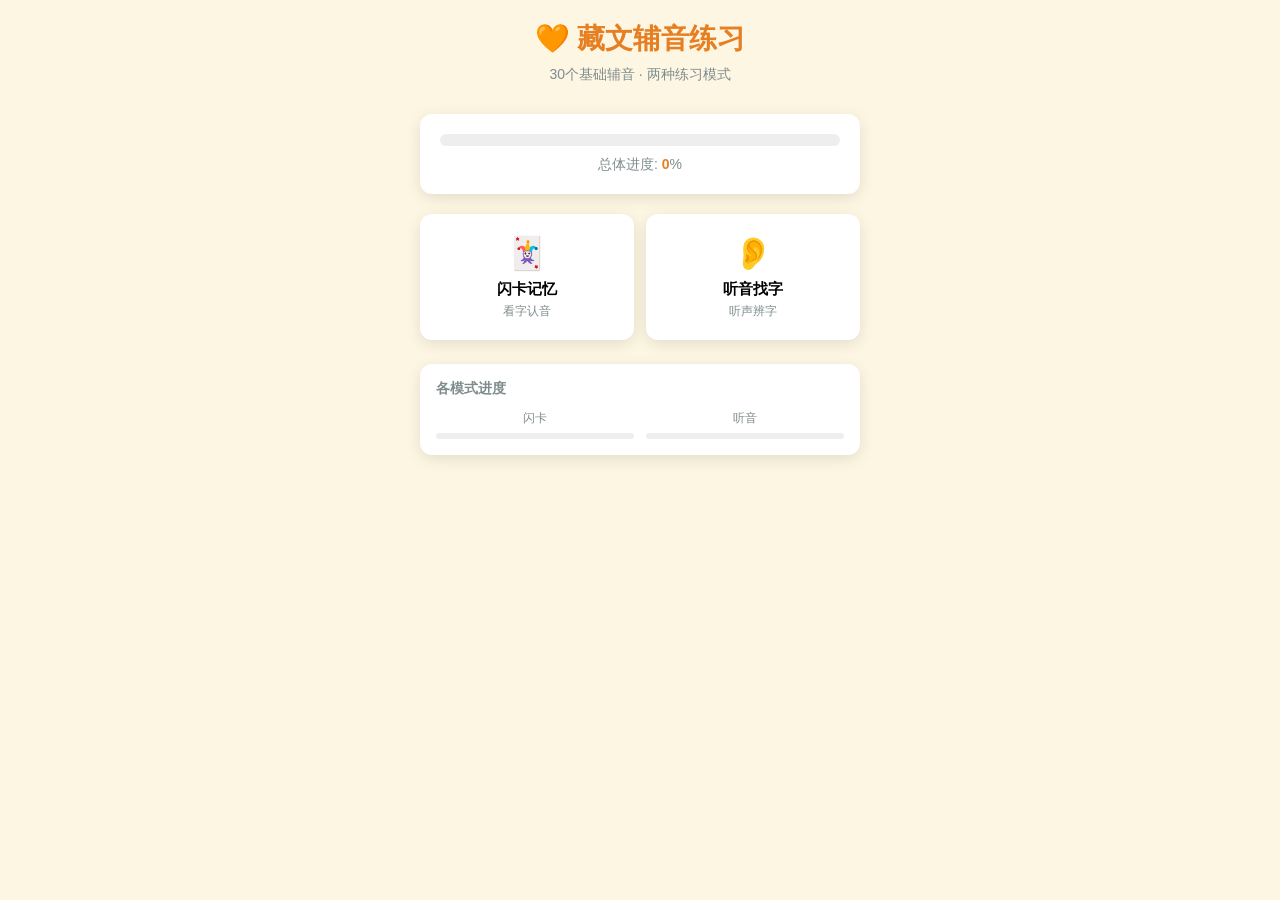
==== index.html @ b54cab42 "create" ====
<!DOCTYPE html>
<html lang="zh-CN">
<head>
  <meta charset="UTF-8">
  <meta name="viewport" content="width=device-width, initial-scale=1.0">
  <title>藏文辅音练习</title>
  <link rel="stylesheet" href="style.css">
</head>
<body>
  <div id="app">
    <!-- 首页 -->
    <div id="home" class="screen active">
      <header>
        <h1>🧡 藏文辅音练习</h1>
        <p class="subtitle">30个基础辅音 · 两种练习模式</p>
      </header>
      
      <div class="progress-overview">
        <div class="progress-bar">
          <div class="progress-fill" id="total-progress"></div>
        </div>
        <p class="progress-text">总体进度: <span id="total-percent">0</span>%</p>
      </div>

      <div class="mode-grid">
        <button class="mode-card" onclick="showScreen('flashcard')">
          <span class="icon">🃏</span>
          <span class="title">闪卡记忆</span>
          <span class="desc">看字认音</span>
        </button>
        <button class="mode-card" onclick="showScreen('listen')">
          <span class="icon">👂</span>
          <span class="title">听音找字</span>
          <span class="desc">听声辨字</span>
        </button>
      </div>

      <div class="stats-section">
        <h3>各模式进度</h3>
        <div class="stats-grid">
          <div class="stat-item">
            <span class="stat-label">闪卡</span>
            <div class="mini-bar"><div class="fill" id="flashcard-stat"></div></div>
          </div>
          <div class="stat-item">
            <span class="stat-label">听音</span>
            <div class="mini-bar"><div class="fill" id="listen-stat"></div></div>
          </div>
        </div>
      </div>
    </div>

    <!-- 闪卡页面 -->
    <div id="flashcard" class="screen">
      <nav>
        <button class="back-btn" onclick="showScreen('home')">← 返回</button>
        <h2>闪卡记忆</h2>
        <div class="nav-right"></div>
      </nav>
      
      <div class="flashcard-container">
        <div class="flashcard" id="current-card" onclick="playAudio()">
          <div class="tibetan-char large" id="card-char">ཀ</div>
        </div>
      </div>

      <div class="flashcard-controls">
        <button onclick="prevCard()">◀ 上一张</button>
        <span class="card-counter"><span id="card-index">1</span> / 30</span>
        <button onclick="nextCard()">下一张 ▶</button>
      </div>
    </div>

    <!-- 听音找字 -->
    <div id="listen" class="screen">
      <nav>
        <button class="back-btn" onclick="showScreen('home')">← 返回</button>
        <h2>听音找字</h2>
      </nav>
      
      <div class="listen-header">
        <span class="listen-progress">第 <span id="listen-num">1</span> / 10 题</span>
        <span class="listen-score">正确: <span id="listen-correct">0</span></span>
      </div>

      <div class="listen-game">
        <button class="play-sound-btn" onclick="playQuizAudio()">
          🔊 点击播放发音
        </button>

        <div class="listen-options" id="listen-options">
          <!-- 4个选项 -->
        </div>
      </div>
    </div>
  </div>

  <audio id="audio-player" style="display:none;"></audio>
  <script src="app.js"></script>
</body>
</html>
---- style.css ----
/* ===== 基础变量 ===== */
:root {
  --primary: #e67e22;
  --primary-light: #f39c12;
  --secondary: #3498db;
  --success: #27ae60;
  --bg: #fdf6e3;
  --card-bg: #fff;
  --text: #2c3e50;
  --text-light: #7f8c8d;
  --shadow: 0 4px 15px rgba(0,0,0,0.1);
  --radius: 12px;
}

/* ===== 重置 ===== */
* { box-sizing: border-box; margin: 0; padding: 0; }
body { font-family: -apple-system, BlinkMacSystemFont, 'Segoe UI', sans-serif; background: var(--bg); color: var(--text); min-height: 100vh; }
button { border: none; background: none; cursor: pointer; font-family: inherit; }

/* ===== 布局 ===== */
#app { max-width: 480px; margin: 0 auto; padding: 20px; min-height: 100vh; }

.screen { display: none; }
.screen.active { display: block; animation: fadeIn 0.3s ease; }
@keyframes fadeIn { from { opacity: 0; transform: translateY(10px); } to { opacity: 1; transform: translateY(0); } }

/* ===== 首页 ===== */
#home header { text-align: center; margin-bottom: 30px; }
#home h1 { font-size: 28px; color: var(--primary); margin-bottom: 8px; }
.subtitle { color: var(--text-light); font-size: 14px; }

/* 进度条 */
.progress-overview { background: var(--card-bg); padding: 20px; border-radius: var(--radius); margin-bottom: 20px; box-shadow: var(--shadow); }
.progress-bar { height: 12px; background: #eee; border-radius: 6px; overflow: hidden; }
.progress-fill { height: 100%; background: linear-gradient(90deg, var(--primary), var(--primary-light)); width: 0%; transition: width 0.5s ease; border-radius: 6px; }
.progress-text { text-align: center; margin-top: 10px; font-size: 14px; color: var(--text-light); }
.progress-text span { color: var(--primary); font-weight: bold; }

/* 模式选择 */
.mode-grid { display: grid; grid-template-columns: 1fr 1fr; gap: 12px; margin-bottom: 24px; }
.mode-card { background: var(--card-bg); padding: 20px; border-radius: var(--radius); text-align: center; box-shadow: var(--shadow); transition: transform 0.2s, box-shadow 0.2s; }
.mode-card:hover { transform: translateY(-3px); box-shadow: 0 6px 20px rgba(0,0,0,0.15); }
.mode-card .icon { font-size: 32px; display: block; margin-bottom: 8px; }
.mode-card .title { display: block; font-weight: 600; font-size: 15px; margin-bottom: 4px; }
.mode-card .desc { font-size: 12px; color: var(--text-light); }

/* 统计 */
.stats-section { background: var(--card-bg); padding: 16px; border-radius: var(--radius); box-shadow: var(--shadow); }
.stats-section h3 { font-size: 14px; margin-bottom: 12px; color: var(--text-light); }
.stats-grid { display: flex; justify-content: space-between; gap: 12px; }
.stat-item { flex: 1; text-align: center; }
.stat-label { font-size: 12px; color: var(--text-light); display: block; margin-bottom: 6px; }
.mini-bar { height: 6px; background: #eee; border-radius: 3px; overflow: hidden; }
.mini-bar .fill { height: 100%; background: var(--primary); width: 0%; transition: width 0.3s; border-radius: 3px; }

/* ===== 导航栏 ===== */
nav { display: flex; align-items: center; justify-content: space-between; padding: 12px 0; margin-bottom: 20px; }
.back-btn { color: var(--secondary); font-size: 14px; }
nav h2 { font-size: 18px; }

/* ===== 闪卡 ===== */
.flashcard-container { 
  display: flex; 
  justify-content: center; 
  align-items: center;
  margin-bottom: 24px; 
  min-height: 200px;
}
.flashcard { 
  width: 220px; 
  height: 280px; 
  perspective: 1000px; 
  cursor: pointer;
  display: flex;
  align-items: center;
  justify-content: center;
  background: var(--card-bg);
  border-radius: var(--radius);
  box-shadow: var(--shadow);
}
.card-front, .card-back { position: absolute; width: 100%; height: 100%; backface-visibility: hidden; border-radius: var(--radius); display: flex; flex-direction: column; align-items: center; justify-content: center; box-shadow: var(--shadow); transition: transform 0.6s; background: var(--card-bg); }
.card-back { transform: rotateY(180deg); background: linear-gradient(135deg, var(--primary), var(--primary-light)); color: white; }
.flashcard.flipped .card-front { transform: rotateY(180deg); }
.flashcard.flipped .card-back { transform: rotateY(0deg); }

.tibetan-char { font-size: 80px; line-height: 1; }
.card-front .hint { font-size: 12px; color: var(--text-light); margin-top: 20px; }
.wylie-text { font-size: 36px; font-weight: bold; margin-bottom: 8px; }
.chinese-name { font-size: 24px; opacity: 0.9; margin-bottom: 16px; }
.audio-btn { background: rgba(255,255,255,0.25); padding: 10px 20px; border-radius: 20px; color: white; font-size: 14px; transition: background 0.2s; }
.audio-btn:hover { background: rgba(255,255,255,0.4); }

.flashcard-controls { display: flex; justify-content: space-between; align-items: center; }
.flashcard-controls button { color: var(--secondary); font-size: 14px; }
.card-counter { color: var(--text-light); }

/* ===== 选择题 ===== */
.quiz-header, .listen-header { display: flex; justify-content: space-between; margin-bottom: 20px; font-size: 14px; color: var(--text-light); }
.quiz-header span span, .listen-header span span { color: var(--primary); font-weight: bold; }

.quiz-question { text-align: center; margin-bottom: 24px; }
.question-label { font-size: 14px; color: var(--text-light); margin-bottom: 16px; }
.tibetan-char.large { font-size: 72px; }

.quiz-options { display: grid; grid-template-columns: 1fr 1fr; gap: 12px; }
.quiz-option { background: var(--card-bg); padding: 16px; border-radius: var(--radius); text-align: center; font-size: 16px; box-shadow: var(--shadow); transition: all 0.2s; border: 2px solid transparent; }
.quiz-option:hover { border-color: var(--secondary); }
.quiz-option.correct { background: var(--success); color: white; }
.quiz-option.wrong { background: #e74c3c; color: white; }
.quiz-option.disabled { opacity: 0.6; pointer-events: none; }

/* ===== 连连看 ===== */
.match-status { text-align: center; margin-bottom: 16px; color: var(--text-light); font-size: 14px; }
.match-board { display: flex; gap: 16px; margin-bottom: 20px; }
.match-column { flex: 1; display: flex; flex-direction: column; gap: 8px; }
.match-item { background: var(--card-bg); padding: 12px; border-radius: 8px; text-align: center; box-shadow: var(--shadow); cursor: pointer; transition: all 0.2s; border: 2px solid transparent; }
.match-item:hover { border-color: var(--secondary); }
.match-item.selected { border-color: var(--primary); background: #fef3e2; }
.match-item.matched { opacity: 0.4; pointer-events: none; background: var(--success); color: white; }
.match-item .tib { font-size: 24px; }
.match-item .roma { font-size: 14px; }
.restart-btn { width: 100%; background: var(--secondary); color: white; padding: 12px; border-radius: var(--radius); font-size: 14px; }
.match-score { font-size: 14px; color: var(--primary); }

/* ===== 听音找字 ===== */
.listen-game { text-align: center; }
.play-sound-btn { background: var(--primary); color: white; padding: 20px 40px; border-radius: 30px; font-size: 18px; margin-bottom: 30px; transition: transform 0.2s; }
.play-sound-btn:hover { transform: scale(1.05); }
.play-sound-btn:active { transform: scale(0.95); }

.listen-options { display: grid; grid-template-columns: 1fr 1fr; gap: 12px; }
.listen-option { background: var(--card-bg); padding: 16px; border-radius: var(--radius); text-align: center; font-size: 28px; box-shadow: var(--shadow); transition: all 0.2s; border: 2px solid transparent; }
.listen-option:hover { border-color: var(--secondary); }
.listen-option.correct { background: var(--success); color: white; }
.listen-option.wrong { background: #e74c3c; color: white; }
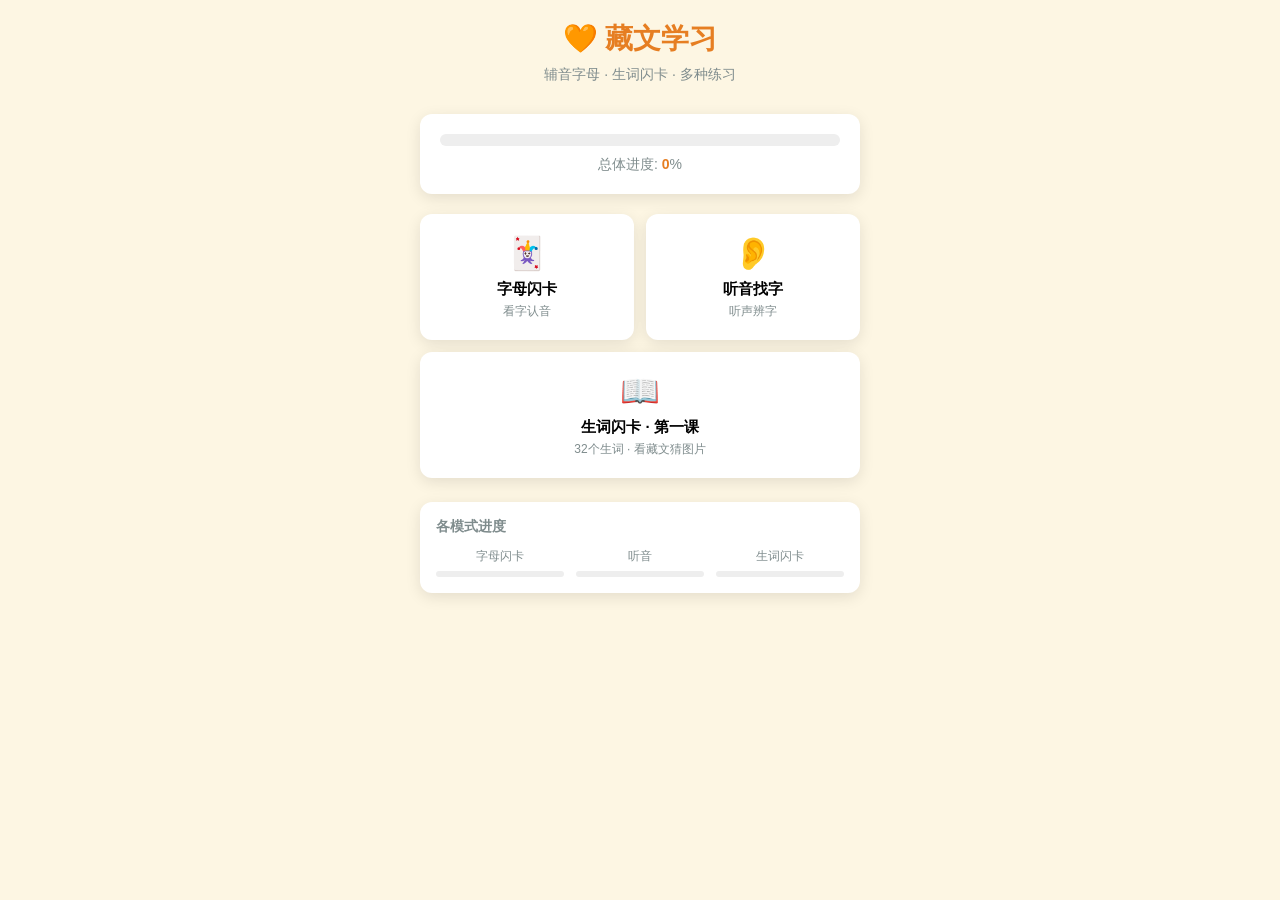
==== commit 19d816cb: "feat: add vocabulary flashcards for lesson 1 - 32 vocabulary words with images, Chinese/English defi" ====
--- a/index.html
+++ b/index.html
@@ -11,8 +11,8 @@
     <!-- 首页 -->
     <div id="home" class="screen active">
       <header>
-        <h1>🧡 藏文辅音练习</h1>
-        <p class="subtitle">30个基础辅音 · 两种练习模式</p>
+        <h1>🧡 藏文学习</h1>
+        <p class="subtitle">辅音字母 · 生词闪卡 · 多种练习</p>
       </header>
       
       <div class="progress-overview">
@@ -25,7 +25,7 @@
       <div class="mode-grid">
         <button class="mode-card" onclick="showScreen('flashcard')">
           <span class="icon">🃏</span>
-          <span class="title">闪卡记忆</span>
+          <span class="title">字母闪卡</span>
           <span class="desc">看字认音</span>
         </button>
         <button class="mode-card" onclick="showScreen('listen')">
@@ -33,18 +33,27 @@
           <span class="title">听音找字</span>
           <span class="desc">听声辨字</span>
         </button>
+        <button class="mode-card" onclick="showScreen('vocab')" style="grid-column: span 2;">
+          <span class="icon">📖</span>
+          <span class="title">生词闪卡 · 第一课</span>
+          <span class="desc">32个生词 · 看藏文猜图片</span>
+        </button>
       </div>
 
       <div class="stats-section">
         <h3>各模式进度</h3>
         <div class="stats-grid">
           <div class="stat-item">
-            <span class="stat-label">闪卡</span>
+            <span class="stat-label">字母闪卡</span>
             <div class="mini-bar"><div class="fill" id="flashcard-stat"></div></div>
           </div>
           <div class="stat-item">
             <span class="stat-label">听音</span>
             <div class="mini-bar"><div class="fill" id="listen-stat"></div></div>
+          </div>
+          <div class="stat-item">
+            <span class="stat-label">生词闪卡</span>
+            <div class="mini-bar"><div class="fill" id="vocab-stat"></div></div>
           </div>
         </div>
       </div>
@@ -77,7 +86,7 @@
         <button class="back-btn" onclick="showScreen('home')">← 返回</button>
         <h2>听音找字</h2>
       </nav>
-      
+
       <div class="listen-header">
         <span class="listen-progress">第 <span id="listen-num">1</span> / 10 题</span>
         <span class="listen-score">正确: <span id="listen-correct">0</span></span>
@@ -93,6 +102,49 @@
         </div>
       </div>
     </div>
+
+    <!-- 生词闪卡 -->
+    <div id="vocab" class="screen">
+      <nav>
+        <button class="back-btn" onclick="showScreen('home')">← 返回</button>
+        <h2>生词闪卡 · 第一课</h2>
+      </nav>
+
+      <div class="vocab-header">
+        <span class="vocab-progress">第 <span id="vocab-num">1</span> / 32 词</span>
+        <button class="vocab-shuffle-btn" onclick="shuffleVocab()">🔀 洗牌</button>
+      </div>
+
+      <div class="vocab-card-wrapper">
+        <div class="vocab-flashcard" id="vocab-card" onclick="flipVocabCard()">
+          <div class="vocab-front">
+            <div class="vocab-tibetan" id="vocab-tibetan">ཀ་བ།</div>
+            <div class="vocab-tap-hint">👆 点击翻转</div>
+          </div>
+          <div class="vocab-back">
+            <img class="vocab-image" id="vocab-image" src="" alt="">
+            <div class="vocab-info">
+              <span class="vocab-pos" id="vocab-pos">名词</span>
+              <span class="vocab-chinese" id="vocab-chinese">柱子</span>
+              <span class="vocab-english" id="vocab-english">pillar</span>
+            </div>
+          </div>
+        </div>
+      </div>
+
+      <div class="flashcard-controls">
+        <button onclick="prevVocabCard()">◀ 上一个</button>
+        <span class="card-counter"><span id="vocab-index">1</span> / 32</span>
+        <button onclick="nextVocabCard()">下一个 ▶</button>
+      </div>
+
+      <div class="vocab-learned-bar">
+        <span>已学习: <strong id="vocab-learned-count">0</strong>/32</span>
+        <div class="mini-bar" style="flex:1; margin-left:10px;">
+          <div class="fill" id="vocab-learned-bar" style="background:var(--success);"></div>
+        </div>
+      </div>
+    </div>
   </div>
 
   <audio id="audio-player" style="display:none;"></audio>
--- a/style.css
+++ b/style.css
@@ -132,4 +132,127 @@
 .listen-option { background: var(--card-bg); padding: 16px; border-radius: var(--radius); text-align: center; font-size: 28px; box-shadow: var(--shadow); transition: all 0.2s; border: 2px solid transparent; }
 .listen-option:hover { border-color: var(--secondary); }
 .listen-option.correct { background: var(--success); color: white; }
-.listen-option.wrong { background: #e74c3c; color: white; }+.listen-option.wrong { background: #e74c3c; color: white; }
+
+/* ===== 生词闪卡 ===== */
+.vocab-header {
+  display: flex;
+  justify-content: space-between;
+  align-items: center;
+  margin-bottom: 16px;
+  font-size: 14px;
+  color: var(--text-light);
+}
+.vocab-shuffle-btn {
+  background: var(--card-bg);
+  padding: 6px 14px;
+  border-radius: 16px;
+  font-size: 13px;
+  box-shadow: var(--shadow);
+  transition: transform 0.2s;
+}
+.vocab-shuffle-btn:hover { transform: scale(1.05); }
+
+.vocab-card-wrapper {
+  display: flex;
+  justify-content: center;
+  align-items: center;
+  margin-bottom: 24px;
+  min-height: 320px;
+}
+
+.vocab-flashcard {
+  width: 280px;
+  height: 360px;
+  perspective: 1000px;
+  cursor: pointer;
+  position: relative;
+}
+
+.vocab-front,
+.vocab-back {
+  position: absolute;
+  width: 100%;
+  height: 100%;
+  backface-visibility: hidden;
+  border-radius: var(--radius);
+  display: flex;
+  flex-direction: column;
+  align-items: center;
+  justify-content: center;
+  box-shadow: var(--shadow);
+  transition: transform 0.6s;
+}
+
+.vocab-front {
+  background: var(--card-bg);
+}
+
+.vocab-back {
+  transform: rotateY(180deg);
+  background: var(--card-bg);
+  padding: 20px;
+  gap: 12px;
+}
+
+.vocab-flashcard.flipped .vocab-front { transform: rotateY(180deg); }
+.vocab-flashcard.flipped .vocab-back { transform: rotateY(0deg); }
+
+.vocab-tibetan {
+  font-size: 72px;
+  line-height: 1.2;
+  color: var(--text);
+}
+
+.vocab-tap-hint {
+  font-size: 12px;
+  color: var(--text-light);
+  margin-top: 24px;
+}
+
+.vocab-image {
+  width: 180px;
+  height: 180px;
+  object-fit: contain;
+  border-radius: 8px;
+  margin-bottom: 8px;
+}
+
+.vocab-info {
+  display: flex;
+  flex-direction: column;
+  align-items: center;
+  gap: 4px;
+}
+
+.vocab-pos {
+  display: inline-block;
+  background: linear-gradient(135deg, var(--primary), var(--primary-light));
+  color: white;
+  font-size: 11px;
+  padding: 2px 10px;
+  border-radius: 10px;
+}
+
+.vocab-chinese {
+  font-size: 20px;
+  font-weight: 600;
+  color: var(--text);
+}
+
+.vocab-english {
+  font-size: 15px;
+  color: var(--text-light);
+}
+
+.vocab-learned-bar {
+  display: flex;
+  align-items: center;
+  margin-top: 16px;
+  font-size: 13px;
+  color: var(--text-light);
+  background: var(--card-bg);
+  padding: 12px 16px;
+  border-radius: var(--radius);
+  box-shadow: var(--shadow);
+}
